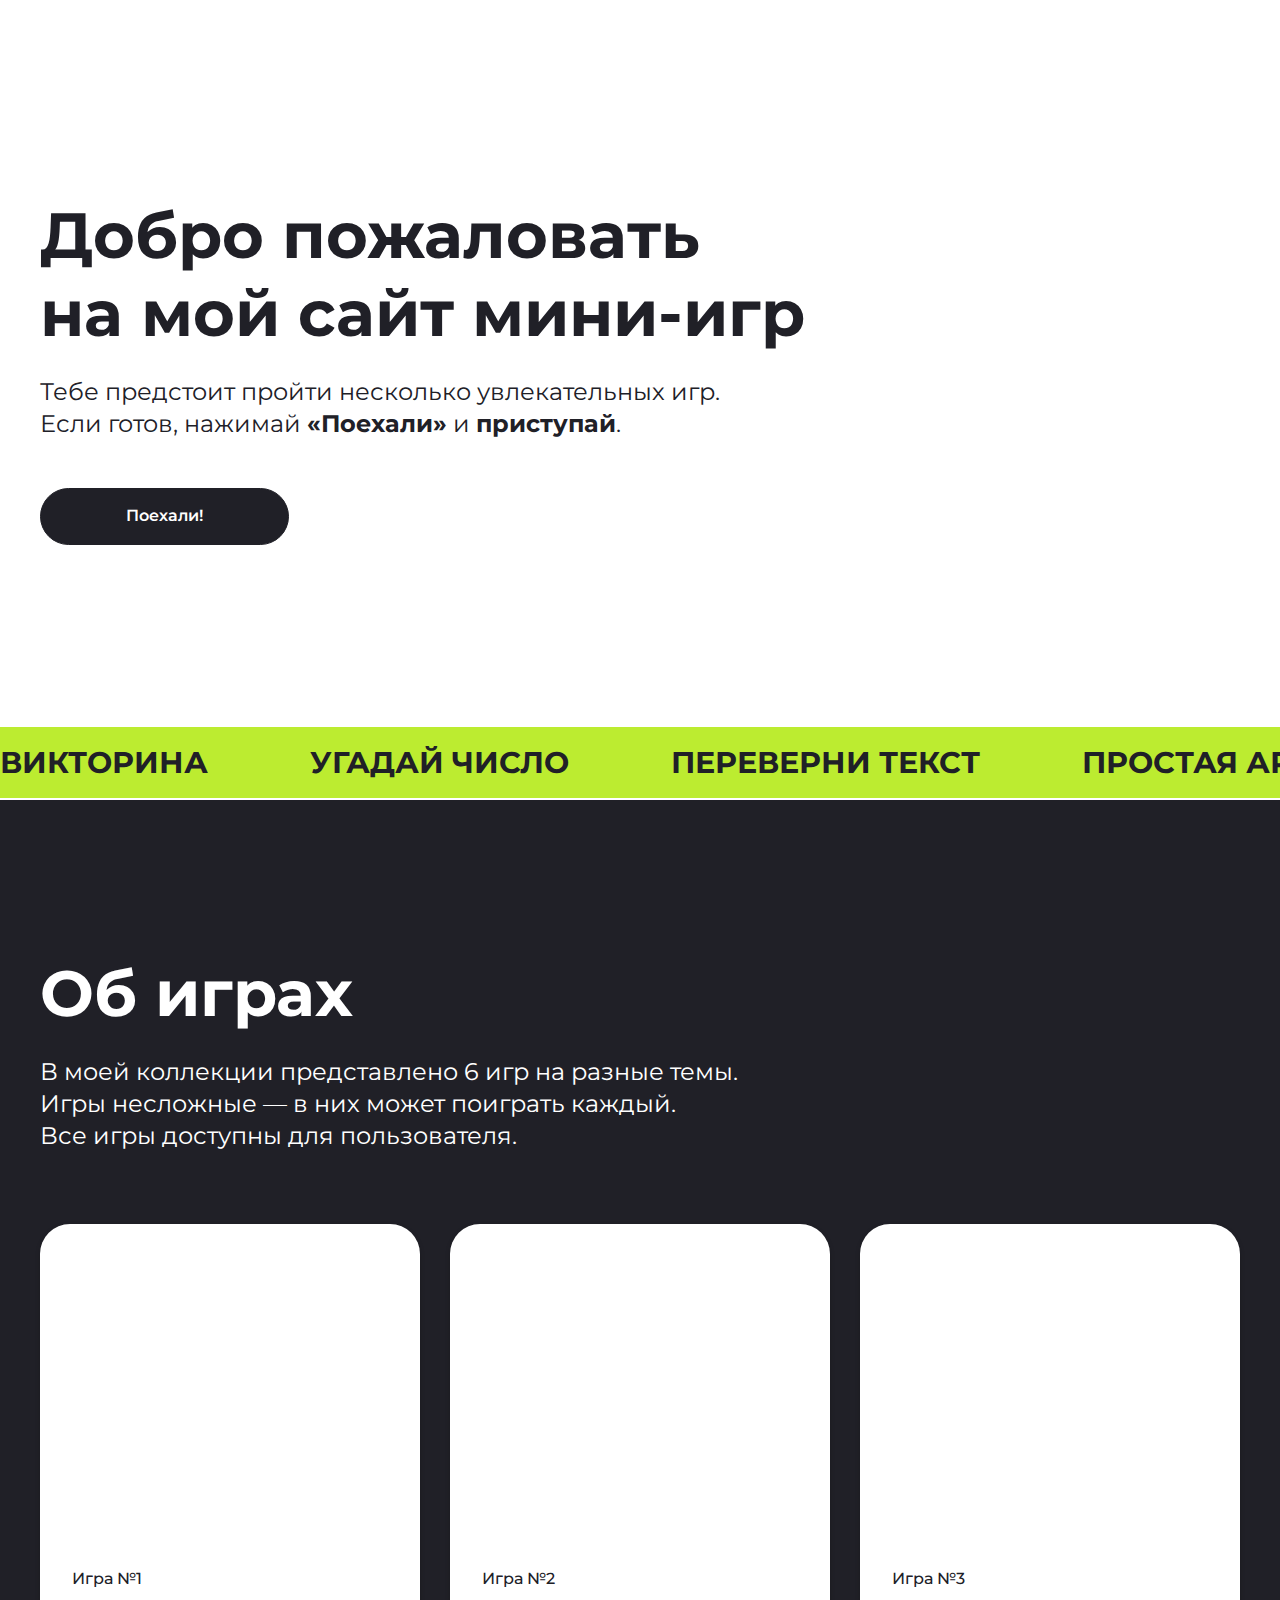
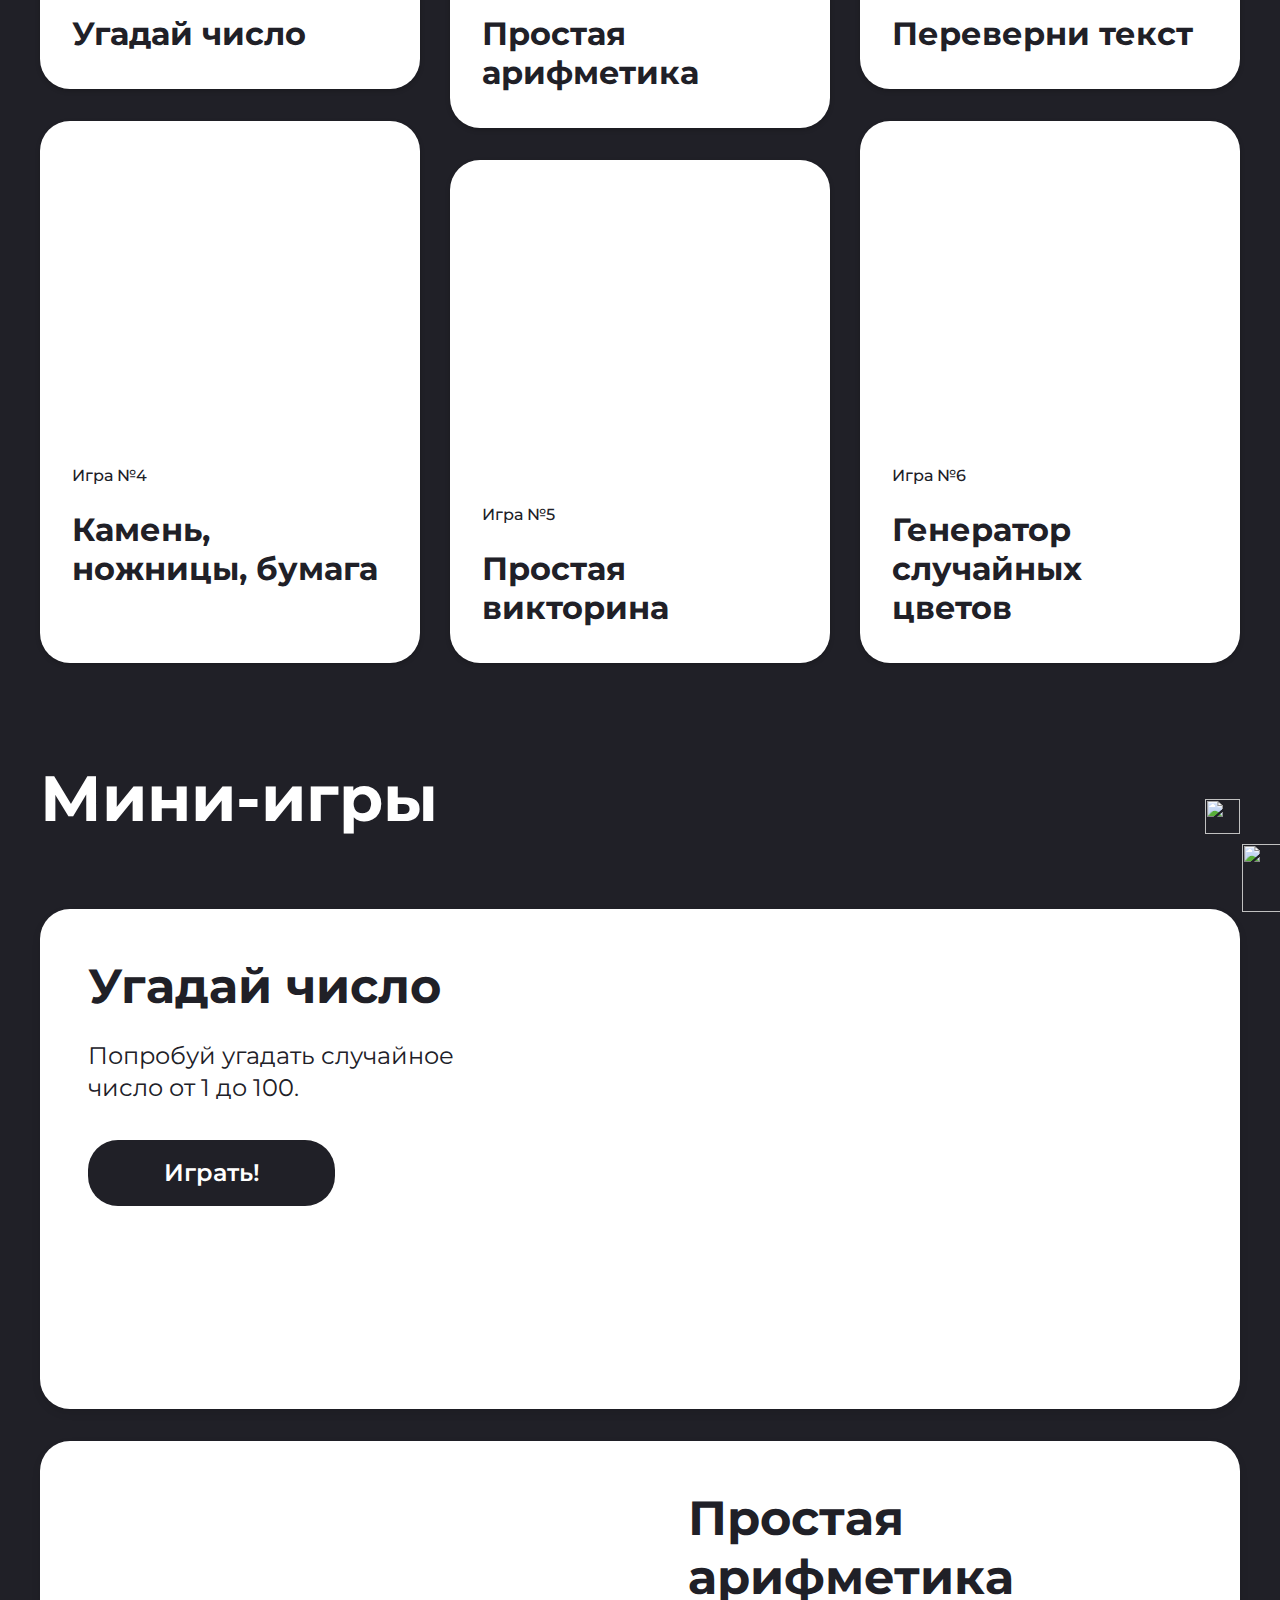
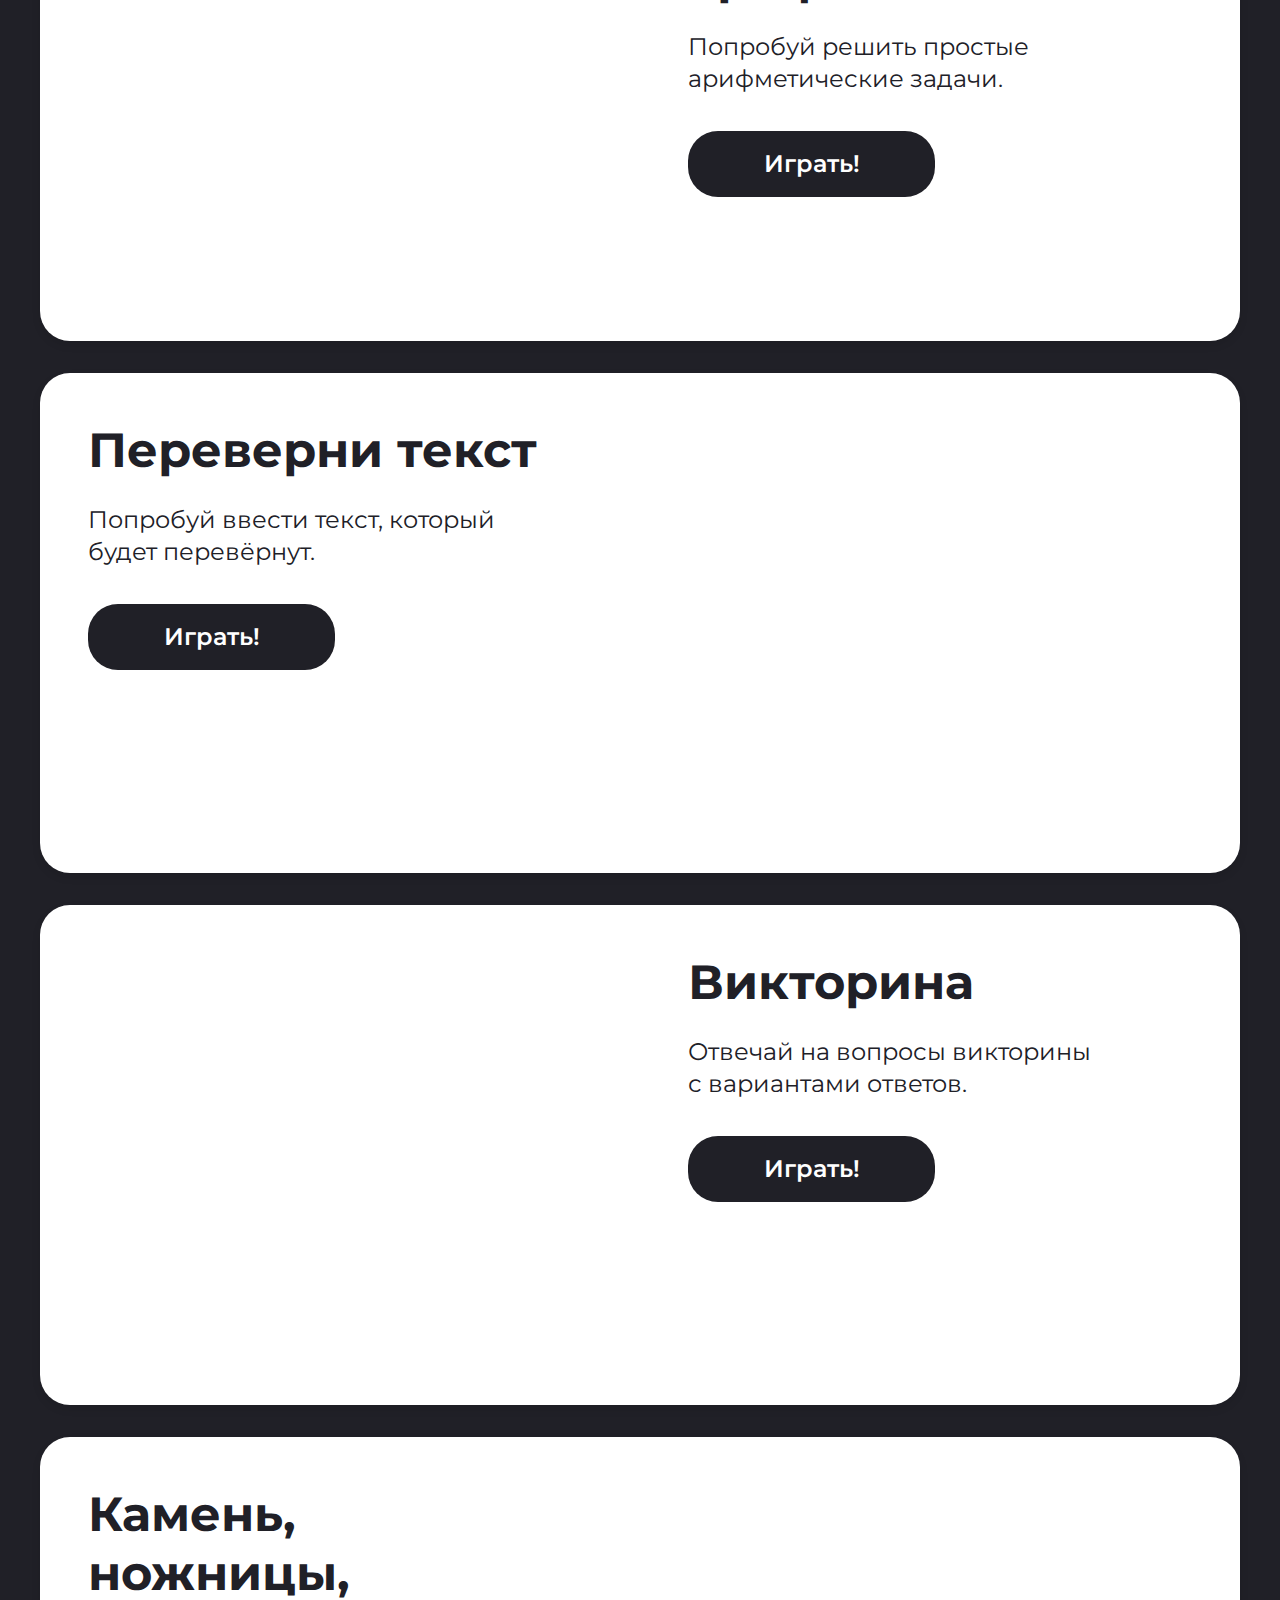
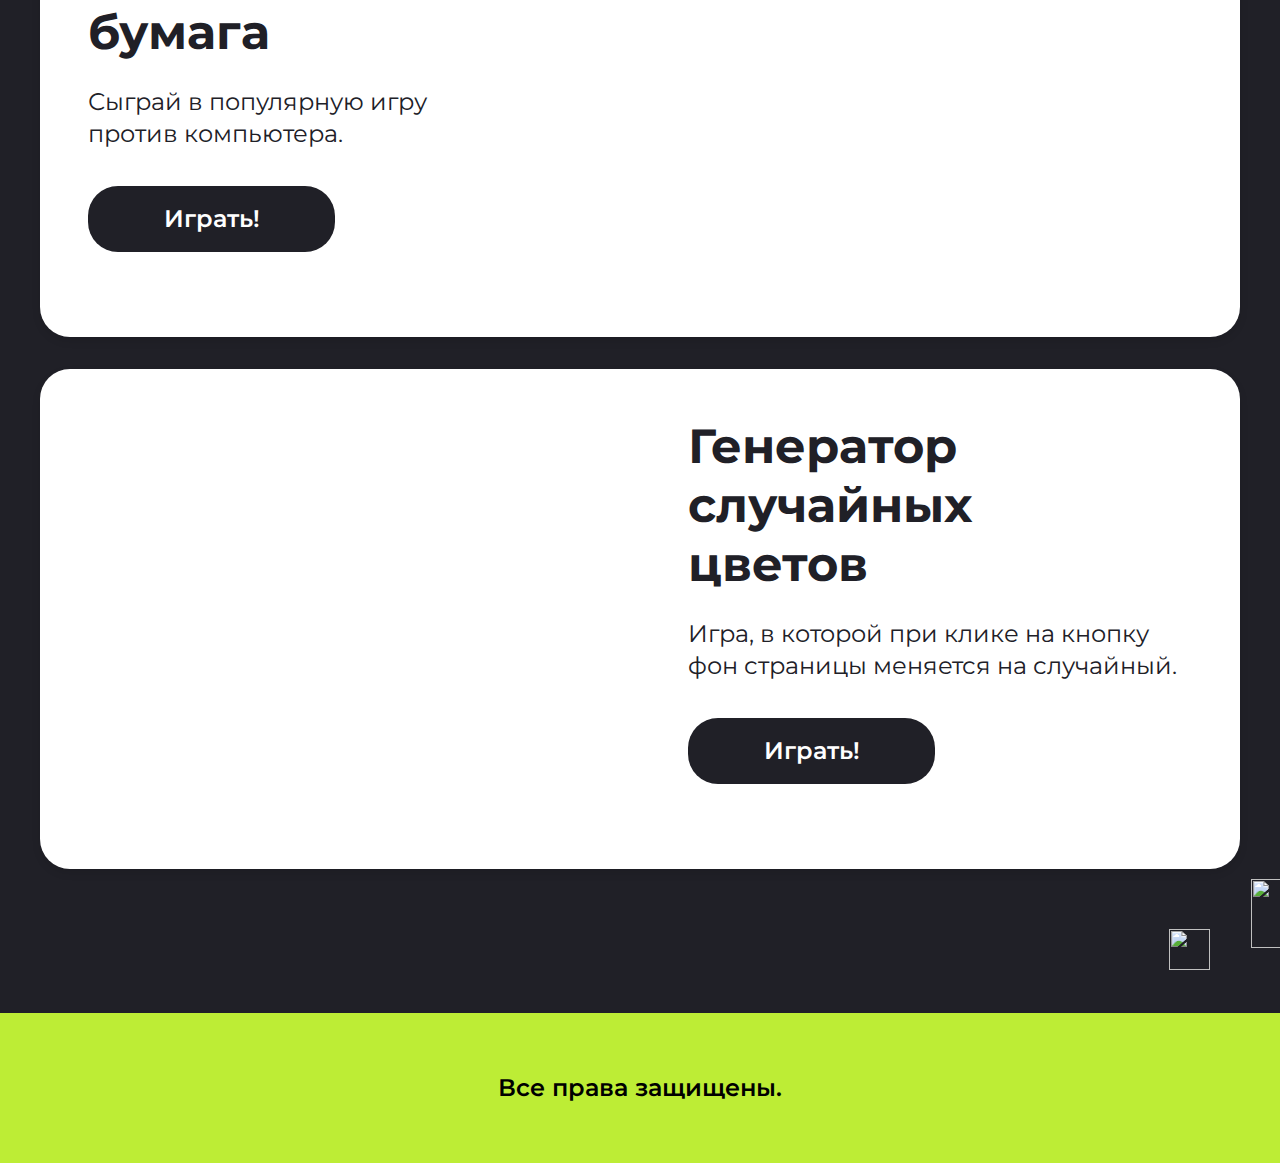
==== index.html @ 78e4648a "fixed links" ====
<!DOCTYPE html>
<html lang="ru">

<head>
    <meta charset="UTF-8">
    <meta name="viewport" content="width=device-width, initial-scale=1.0">
    <title>Сайт мини-игр</title>
    <link href="https://fonts.googleapis.com/css2?family=Montserrat:wght@400;700&display=swap" rel="stylesheet">
    <link rel="stylesheet" href="style.css">
    <link rel="stylesheet" href="mobile.css" media="screen and (max-width: 375px)">
</head>

<body>
    <!-- Блок "Добро пожаловать на мой сайт мини-игр" -->
    <header class="welcome">

        <div class="welcome__content center">
            <h1 class="welcome__title">Добро пожаловать<br>на мой сайт мини-игр</h1>
            <h1 class="welcome__title-mob">Добро пожаловать<br>на мой сайт мини-игр</h1>
            <p class="welcome__text">Тебе предстоит пройти несколько увлекательных игр.<br>Если готов, нажимай
                <strong>«Поехали»</strong> и <strong>приступай</strong>.
            </p>
            <div class="welcome__stars center">
                <div class="welcome__stars-star1"><img class="star1" src="image/Starsmallblack.svg" alt=""></div>
                <div class="welcome__stars-star2"><img class="star2" src="image/Starsmallgreen.svg" alt=""></div>
                <div class="welcome__stars-star3"><img class="star3" src="image/Starsmallgreen.svg" alt=""></div>
                <div class="welcome__stars-star4"><img class="star4" src="image/Starsmallblack.svg" alt=""></div>
                <div class="welcome__stars-star5"><img class="star5" src="image/bigstartop.svg" alt=""></div>
                <div class="welcome__stars-starmob"><img class="starmob" src="image/bigstarmob.svg" alt=""></div>
            </div>
            <a href="#games" class="welcome__button">Поехали!</a>
        </div>
        <nav class="navigation">
            <ul class="navigation__list">
                <li class="navigation__item">
                    <a href="#quiz" class="navigation__link">Викторина</a>
                </li>
                <div class="navigation__item">
                    <img class="navigation__item-star" src="image/Starfullblack.svg" alt="">
                </div>
                <li class="navigation__item">
                    <a href="#guess-number" class="navigation__link">Угадай число</a>
                </li>
                <div class="navigation__item">
                    <img class="navigation__item-star" src="image/Starfullblack.svg" alt="">
                </div>
                <li class="navigation__item">
                    <a href="#reverse-text" class="navigation__link">Переверни текст</a>
                </li>
                <div class="navigation__item">
                    <img class="navigation__item-star" src="image/Starfullblack.svg" alt="">
                </div>
                <li class="navigation__item">
                    <a href="#simple-game" class="navigation__link">Простая арифметика </a>
                </li>
                <div class="navigation__item">
                    <img class="navigation__item-star" src="image/Starfullblack.svg" alt="">
                </div>
                <li class="navigation__item">
                    <a href="#rock-paper-scissors" class="navigation__link">Камень, ножницы, бумага </a>
                </li>
                <div class="navigation__item">
                    <img class="navigation__item-star" src="image/Starfullblack.svg" alt="">
                </div>
                <li class="navigation__item">
                    <a href="#random-colors" class="navigation__link">Генератор случайных цветов </a>
                </li>
                <div class="navigation__item">
                    <img class="navigation__item-star" src="image/Starfullblack.svg" alt="">
                </div>
            </ul>
        </nav>

    </header>
    <!-- Блок "Об играх" -->
    <section class="games" id="games">
        <div class="games__container">
            <h2 class="games__title">Об играх</h2>
            <h2 class="games__title-mob">Мини-игры</h2>
            <p class="games__text">
                В моей коллекции представлено 6 игр на разные темы. <br>
                Игры несложные — в них может поиграть каждый. <br>
                Все игры доступны для пользователя.
            </p>
            <div class="games__stars center">
                <div class="games__stars-star1"><img class="gamestar1" src="image/bigstarabout.svg" alt=""></div>
                <div class="games__stars-star2"><img class="gamestar2" src="image/stargreenoutline.svg" alt=""></div>
                <div class="games__stars-star3"><img class="gamestar3" src="image/stargreenoutline.svg" alt=""></div>
            </div>
            <div class="games__list">
                <!-- Карточка 1 -->
                <a href="#guess-number" class="games__card games__card--image1">
                    <div id="#guess-number" class="games__image"></div>
                    <div class="games__info">
                        <h3 class="games__subtitle">Игра №1</h3>
                        <p class="games__name">Угадай число</p>
                        <p class="games__text-mob">Попробуй угадать случайное число&nbsp;от 1 до 100.</p>
                        <button class="games__button">Играть!</button>
                    </div>
                </a>
                <!-- Карточка 2 -->
                <a href="#simple-game" class="games__card games__card--image2">
                    <div id="#simple-game" class="games__image"></div>
                    <div class="games__info">
                        <h3 class="games__subtitle">Игра №2</h3>
                        <p class="games__name">Простая арифметика</p>
                        <p class="games__text-mob">Попробуй решить простые арифметические&nbsp;задачи.</p>
                        <button class="games__button">Играть!</button>
                    </div>
                </a>
                <!-- Карточка 3 -->
                <a href="#reverse-text" class="games__card games__card--image3">
                    <div id="#reverse-text" class="games__image"></div>
                    <div class="games__info">
                        <h3 class="games__subtitle">Игра №3</h3>
                        <p class="games__name">Переверни текст</p>
                        <p class="games__text-mob">Попробуй ввести текст, который будет&nbsp;перевернут.</p>
                        <button class="games__button">Играть!</button>
                    </div>
                </a>
                <!-- Карточка 4 -->
                <a href="#rock-paper-scissors" class="games__card games__card--image4">
                    <div id="#rock-paper-scissors" class="games__image"></div>
                    <div class="games__info">
                        <h3 class="games__subtitle">Игра №4</h3>
                        <p class="games__name">Камень, ножницы, бумага</p>
                        <p class="games__text-mob">Сыграй в популярную игру против&nbsp;компьютера.</p>
                        <button class="games__button">Играть!</button>
                    </div>
                </a>
                <!-- Карточка 5 -->
                <a href="#quiz" class="games__card games__card--image5">
                    <div id="#quiz" class="games__image"></div>
                    <div class="games__info">
                        <h3 class="games__subtitle">Игра №5</h3>
                        <p class="games__name">Простая викторина</p>
                        <p class="games__text-mob">Ответь на вопросы викторины с&nbsp;вариантами ответов.</p>
                        <button class="games__button">Играть!</button>
                    </div>
                </a>
                <!-- Карточка 6 -->
                <a href="#random-colors" class="games__card games__card--image6">
                    <div id="#random-colors" class="games__image"></div>
                    <div class="games__info">
                        <h3 class="games__subtitle">Игра №6</h3>
                        <p class="games__name">Генератор случайных цветов</p>
                        <p class="games__text-mob">Игра, в которой при клике на&nbsp;кнопку фон страницы меняется&nbsp;на случайный.</p>
                        <button class="games__button">Играть!</button>
                    </div>
                </a>
            </div>
        </div>
    </section>
    
    <!-- Блок "мини-игры" -->
    <section class="mini-games" id="mini-games">
        <div class="mini-games__container">
            <h2 class="mini-games__title">Мини-игры</h2>
            <div class="mini-games__stars center">
                <div class="mini-games__stars-star1"><img class="mini-games-star1" src="image/stargreenoutline.svg"
                        alt="">
                </div>
                <div class="mini-games__stars-star2"><img class="mini-games-star2" src="image/stargreenoutline.svg"
                        alt="">
                </div>
                <div class="mini-games__stars-star3"><img class="mini-games-star3" src="image/stargreenoutline.svg"
                        alt="">
                </div>
                <div class="mini-games__stars-star4"><img class="mini-games-star4" src="image/stargreenoutline.svg"
                        alt="">
                </div>
            </div>
            <div class="mini-games__list">
                <!-- Карточка 1 -->
                <div id="#guess-number" class="mini-games__card">
                    <div class="mini-games__image mini-games__card--image1"></div>
                    <div class="mini-games__info">
                        <h3 class="mini-games__name">Угадай число</h3>
                        <p class="mini-games__description">Попробуй угадать случайное число&nbsp;от&nbsp;1&nbsp;до 100.
                        </p>
                        <button class="mini-games__button">Играть!</button>
                    </div>
                </div>

                <!-- Карточка 2 -->
                <div id="#simple-game" class="mini-games__card">
                    <div class="mini-games__image mini-games__card--image2"></div>
                    <div class="mini-games__info">
                        <h3 class="mini-games__name">Простая арифметика</h3>
                        <p class="mini-games__description">Попробуй решить простые арифметические задачи.</p>
                        <button class="mini-games__button">Играть!</button>
                    </div>
                </div>

                <!-- Карточка 3 -->
                <div id="#reverse-text" class="mini-games__card">
                    <div class="mini-games__image mini-games__card--image3"></div>
                    <div class="mini-games__info">
                        <h3 class="mini-games__name">Переверни текст</h3>
                        <p class="mini-games__description">Попробуй ввести текст, который будет&nbsp;перевёрнут.</p>
                        <button class="mini-games__button">Играть!</button>
                    </div>
                </div>

                <!-- Карточка 4 -->
                <div id="#quiz" class="mini-games__card">
                    <div class="mini-games__image mini-games__card--image4"></div>
                    <div class="mini-games__info">
                        <h3 class="mini-games__name">Викторина</h3>
                        <p class="mini-games__description">Отвечай на вопросы викторины с&nbsp;вариантами ответов.</p>
                        <button class="mini-games__button">Играть!</button>
                    </div>
                </div>

                <!-- Карточка 5 -->
                <div id="#rock-paper-scissors" class="mini-games__card">
                    <div class="mini-games__image mini-games__card--image5"></div>
                    <div class="mini-games__info">
                        <h3 class="mini-games__name">Камень,<br>ножницы,<br>бумага</h3>
                        <p class="mini-games__description">Сыграй в популярную игру против&nbsp;компьютера.</p>
                        <button class="mini-games__button">Играть!</button>
                    </div>
                </div>

                <!-- Карточка 6 -->
                <div id="#random-colors" class="mini-games__card">
                    <div class="mini-games__image mini-games__card--image6"></div>
                    <div class="mini-games__info">
                        <h3 class="mini-games__name">Генератор случайных<br>цветов</h3>
                        <p class="mini-games__description">Игра, в которой при клике на кнопку фон страницы меняется на
                            случайный.</p>
                        <button class="mini-games__button">Играть!</button>
                    </div>
                </div>
            </div>
        </div>
    </section>

    <footer class="footer">
        <h2 class="footer__title">Все права защищены.</h2>
    </footer>
    <script src="./hw3.js"></script>
</body>

</html>
---- style.css ----
/* Общие стили */
* {
    margin: 0;
    padding: 0;
}

body {
    margin: 0;
    font-family: Montserrat;
}

a {
    text-decoration: none;
}
.center {
    padding-left: calc(50% - 600px);
    padding-right: calc(50% - 600px);
}

/* Блок "Добро пожаловать на мой сайт мини-игр" */
.welcome {
    background-image: url(./image/gbtop.jpeg);
    height: 800px;
    width: 100%;
    overflow: hidden;
}

.welcome__stars {
    position: relative;
    z-index: 1;
}

.welcome__stars-star1 {
    position: absolute;
    width: 35px;
    height: 35px;
    left: 36px;
    top: -402px;
}

.welcome__stars-star2 {
    position: absolute;
    width: 57px;
    height: 57px;
    left: -63px;
    top: -380px;
}
.star2 {
    width: 57px;
}

.welcome__stars-star3 {
    position: absolute;
    width: 37px;
    height: 37px;
    left: 848px;
    top: 60px;
}
.star3 {
    width: 37px;
}

.welcome__stars-star4 {
    position: absolute;
    width: 83px;
    height: 83px;
    left: 930px;
    top: 80px;
}
.star4 {
    width: 83px;
}
.welcome__stars-star5 {
    position: absolute;
    right: -610px;
    top: -820px;
}
.welcome__stars-starmob {
    display: none;
}
.starmob {
    display: none;
}

.welcome__content {
    position: relative;
    z-index: 2;
}

.welcome__title {
    color: rgb(32, 32, 39);
    font-size: 64px;
    font-weight: 700;
    line-height: 78px;
    letter-spacing: 0px;
    text-align: left;
    padding-top: 196px;
    padding-bottom: 24px;
}
.welcome__title-mob {
    display:none;
}

.welcome__text {
    color: rgb(32, 32, 39);
    font-size: 24px;
    font-weight: 400;
    line-height: 32px;
    letter-spacing: 0px;
    text-align: left;
    margin-bottom: 48px;
}

.welcome__button {
    display: flex;
    flex-direction: row;
    justify-content: center;
    align-items: center;
    width: 191px;
    padding: 16px 28px 16px 28px;
    border: 1px solid rgb(32, 32, 39);
    background: rgb(32, 32, 39);
    color: rgb(255, 255, 255);
    font-family: Montserrat;
    font-size: 24px;
    font-weight: 600;
    line-height: 141.69%;
    letter-spacing: 0%;
    text-align: center;
    border-radius: 60px;
    font-size: 16px;
    transition: background-color 0.3s;
}

.welcome__button:hover {
    background-color: #ffffff;
    border: 1px solid rgb(32, 32, 39);
    color: black;
}

/* Общие стили для панели навигации */
.navigation {
    background-color: rgb(188, 236, 48);
    padding: 19px 0;
    margin-top: 182px;
    width: 100%;
    z-index: 2;
    position: relative;
    overflow: hidden;
}

/* Стили списка */
.navigation__list {
    display: flex;
    gap: 51px;
    list-style: none;
    margin: 0;
    padding: 0;
    flex-wrap: nowrap;
    align-items: center;
    animation: scroll-left 15s linear infinite;
    white-space: nowrap; /* Запрещает перенос строк */
}
/* Анимация прокрутки */
@keyframes scroll-left {
    0% {
        transform: translateX(0); /* Начальная позиция */
    }
    100% {
        transform: translateX(-100%); /* Полный сдвиг влево */
    }
}

/* Стили для элементов списка */
.navigation__item {
    display: flex;
    align-items: center;
}

/* Ссылки */
.navigation__link {
    color: rgb(32, 32, 39);
    font-family: Montserrat;
    font-size: 30px;
    font-weight: 700;
    line-height: 110%;
    letter-spacing: 4%;
    text-align: left;
    white-space: nowrap; /* Убирает перенос слов */
    text-transform: uppercase;
    transition: color 0.3s ease;
}

/* Стиль при наведении */
.navigation__link:hover {
    text-shadow: 0 4px 8px rgba(0, 0, 0, 0.411);
}




/* Блок "Об играх" */
/* Общие стили для блока */
.games {
    background-color: #202027;
    padding: 60px 20px;
    color: #fff;
    font-family: 'Montserrat';
    overflow: hidden;
}

.games__container {
    max-width: 1200px;
    margin: 0 auto;
}

.games__title {
    color: rgb(255, 255, 255);
    font-family: Montserrat;
    font-size: 64px;
    font-weight: 700;
    line-height: 78px;
    letter-spacing: 0px;
    text-align: left;
    margin-top: 94px;
    margin-bottom: 24px;
}
.games__title-mob {
    display: none;
}

.games__text {
    color: rgb(255, 255, 255);
    font-family: Montserrat;
    font-size: 24px;
    font-weight: 400;
    line-height: 32px;
    letter-spacing: 0px;
    text-align: left;
    margin-bottom: 72px;
}

.games__stars {
    position: relative;
    z-index: 1;
}
.games__stars-star1 {
    position: absolute;
    right: -250px;
    top: -220px;
}
.games__stars-star2 {
    position: absolute;
    left: -80px;
    top: 336px;
}
.gamestar2 {
    width: 32px;
}
.games__stars-star3 {
    position: absolute;
    left: -70px;
    top: 380px;
}
.gamestar3 {
    width: 55px;
}

.games__list {
    display: flex;
    flex-wrap: wrap;
    row-gap: 32px;
    justify-content: space-between;
    z-index: 2;
    position: relative;
}

.games__card {
    background-color: #fff;
    color: #000;
    text-decoration: none;
    border-radius: 30px;
    overflow: hidden;
    width: calc(33.333% - 20px); /* 3 карточки в ряд */
    box-shadow: 0 2px 5px rgba(0, 0, 0, 0.2);
    transition: transform 0.3s ease, box-shadow 0.3s ease;
    position: relative;
}

.games__card:hover {
    transform: scale(1.05); /* Увеличение карточки на 5% */
    box-shadow: 0 6px 15px rgba(0, 0, 0, 0.3); /* Более яркая тень при наведении */
    transition: transform 0.3s ease, box-shadow 0.3s ease; /* Плавный переход */
}

.games__card:nth-child(1) {
    margin-top: 0;
    padding-bottom: 0;
}

.games__card:nth-child(2) {
    margin-top: 0;
    margin-bottom: -39px;
}

.games__card:nth-child(3) {
    margin-top: 0;
}

.games__card:nth-child(4) {
    margin-top: 0;
}

.games__card:nth-child(5) {
    margin-top: 39px;
}

.games__card:nth-child(6) {
    margin-top: 0;
}

.games__image {
    background-size: cover;
    background-position: center;
    height: 314px;
    width: 378px;
}

.games__info {
    padding-top: 32px;
    padding-left: 32px;
    padding-right: 32px;
    padding-bottom: 36px;
    text-align: left;
}

.games__subtitle {
    color: rgb(32, 32, 39);
    font-family: Montserrat;
    font-size: 16px;
    font-weight: 500;
    line-height: 110%;
    letter-spacing: 0px;
    text-align: left;
    margin-bottom: 26px;
}

.games__name {
    color: rgb(32, 32, 39);
    font-family: Montserrat;
    font-size: 32px;
    font-weight: 700;
    line-height: 39px;
    letter-spacing: 0px;
    text-align: left;
}

.games__text-mob {
    display: none;
}
.games__button {
    display: none;
}

/* Блок мини-игры */
.mini-games__container {
    max-width: 1200px;
    margin: 0 auto;
}

.mini-games {
    background-color: #202027;
    padding-bottom: 144px;
    padding-left: 20px;
    padding-right: 20px;
    padding-top: 36px;
    position: relative;
}

.mini-games__title {
    color: rgb(255, 255, 255);
    font-family: Montserrat;
    font-size: 64px;
    font-weight: 700;
    line-height: 78px;
    letter-spacing: 0px;
    text-align: left;
    max-width: 1200px;
    margin: 0 auto;
    padding-bottom: 72px;
}

.mini-games__stars {
    position: relative;
}

.mini-games-star1 {
    width: 35px;
    height: 35px;
}
.mini-games__stars-star1 {
    position: absolute;
    right: 0;
    top: -110px;
}

.mini-games-star2 {
    width: 68px;
    height: 68px;
}
.mini-games__stars-star2 {
    position: absolute;
    right: -70px;
    top: -65px;
}

.mini-games-star3 {
    width: 41px;
    height: 41px;
}
.mini-games__stars-star3 {
    position: absolute;
    right: 30px;
    top: 3220px;

}

.mini-games-star4 {
    width: 69px;
    height: 69px;
}
.mini-games__stars-star4 {
    position: absolute;
    right: -80px;
    top: 3170px;
}

.mini-games__list {
    display: flex;
    flex-wrap: wrap;
    gap: 32px;
    flex-direction: column;
    align-content: center;
}

.mini-games__card {
    max-width: 1200px;
    display: flex;
    flex-direction: row-reverse;
    flex-wrap: nowrap;
    background-color: #fff;
    border-radius: 30px;
    overflow: hidden;
    box-shadow: 0 4px 8px rgba(0, 0, 0, 0.1);
    transition: transform 0.3s ease, box-shadow 0.3s ease;
}

.mini-games__card:nth-child(2n) {
    flex-direction: row; /* Изображение слева для каждой второй */
}

.mini-games__card:hover {
    transform: scale(1.05);
    box-shadow: 0 6px 15px rgba(0, 0, 0, 0.3);
}

.mini-games__image {
    background-size: cover;
    background-position: center;
    height: 500px;
    width: 600px;
}

.mini-games__info {
    padding: 48px;
    text-align: center;
    box-sizing: border-box;
    width: 600px;
}

.mini-games__name {
    color: rgb(32, 32, 39);
    font-family: Montserrat;
    font-size: 48px;
    font-weight: 700;
    line-height: 59px;
    letter-spacing: 0px;
    text-align: left;
}

.mini-games__description {
    color: rgb(32, 32, 39);
    font-family: Montserrat;
    font-size: 24px;
    font-weight: 400;
    line-height: 32px;
    letter-spacing: 0px;
    text-align: left;
    padding-top: 24px;
    padding-bottom: 36px;
}

.mini-games__button {
    color: rgb(255, 255, 255);
    font-family: Montserrat;
    font-size: 24px;
    font-weight: 600;
    line-height: 141.69%;
    letter-spacing: 0%;
    text-align: center;
    display: block;
    width: 247px;
    padding: 16px 28px;
    background-color: #202027;
    border: none;
    border-radius: 30px;
    cursor: pointer;
    transition: background-color 0.3s ease;
}

.mini-games__button:hover {
    background-color: #fff;
    color: #202027;
    border: 1px solid black;
}






.footer {
    background: rgb(189, 237, 53);
    height: 150px;
}
.footer__title {
    padding-top: 60px;
    color: rgb(0, 0, 0);
    font-family: Montserrat;
    font-size: 24px;
    font-weight: 600;
    line-height: 29px;
    letter-spacing: 0px;
    text-align: center;
}
---- mobile.css ----
@media screen and (max-width: 375px) {

    /* Общие настройки */
    body {
        margin: 0;
        font-family: Montserrat;
    }

    .welcome {
        height: auto; /* Высота блока будет подстраиваться под содержимое */
    }

    .welcome__content {
        position: relative;
        text-align: center; /* Центрируем текст и элементы */
    }

    .welcome__title {
        display: none;
    }
    .welcome__title-mob {
        display: block;
        color: rgb(32, 32, 39);
        font-family: Montserrat;
        font-size: 40px;
        font-weight: 700;
        line-height: 49px;
        letter-spacing: 0px;
        text-align: center;
        padding-top: 147px;
        padding-bottom: 24px;
    }

    .welcome__text {
        font-size: 16px; /* Уменьшаем размер текста */
        line-height: 22px; /* Межстрочный интервал */
        margin: 0 auto 36px; /* Отступ снизу — 36px */
        text-align: center; /* Центрируем текст */
    }

    .star1 {
        width: 21px;
        height: 21px;
    }
    .welcome__stars-star1 {
        left: 90px;
        top: -422px;
    }
    .star2 {
        width: 35px;
        height: 35px;
    }
    .welcome__stars-star2 {
        left: 40px;
        top: -390px;
    }
    .star3 {
        width: 18px;
        height: 18px;
    }
    .welcome__stars-star3 {
        z-index: 3;
        left: 260px;
        top: 95px;
    }
    .star4 {
        width: 40px;
        height: 40px;
    }
    .welcome__stars-star4 {
        left: 270px;
        top: 120px;
    }
    .star5 {
        display: none;
    }
    .welcome__stars-star5 {
        display: none;
    }
    .welcome__stars-starmob {
        display: block;
        position: absolute;
        right: -90px;
        top: -580px;
    }
    .starmob {
        display: block;
    }

    .welcome__button {
        width: 285px;
        padding: 16px 28px;
        font-size: 16px;
        margin: 0 auto;
        margin-bottom: 131px;
        display: block; /* Кнопка занимает всю строку */
        box-sizing: border-box;
    }

    .navigation {
        margin-top: 82px; /* Отступ сверху от кнопки */
        overflow: hidden;
        padding: 17px;
    }

    .navigation__list {
        animation: scroll-left 15s linear infinite;
        gap: 28px;
        align-items: flex-end;
    }
    
    .navigation__link {
        color: rgb(32, 32, 39);
        font-family: Montserrat;
        font-size: 16px;
        font-weight: 700;
        line-height: 100%;
        letter-spacing: 4%;
        text-align: left;
        text-transform: uppercase;
    }
    
    .navigation__item-star {
        width: 19px;
        height: 19px;
    }

/* блок МИНИ-ИГРЫ */

    .games {
        padding: 48px 16px;
    }

    .games__title {
        display: none;
    }
    .games__text {
        display: none;
    }
    .games__stars {
        display: none;
    }

    .games__title-mob {
        display: block;
        color: rgb(255, 255, 255);
        font-family: Montserrat;
        font-size: 40px;
        font-weight: 700;
        line-height: 49px;
        letter-spacing: 0px;
        text-align: left;
        padding-bottom: 48px;
    }

    .games__list {
        row-gap: 24px;
    }

    .games__card {
        min-width: 343px;
    }

    .games__info {
        padding: 30px;
    }

    .games__subtitle {
        display: none;
    }

    .games__name {
        color: rgb(32, 32, 39);
        font-family: Montserrat;
        font-size: 32px;
        font-weight: 700;
        line-height: 39px;
        letter-spacing: 0px;
        text-align: left;
    }

    .games__text-mob {
        display: block;
        color: rgb(0, 0, 0);
        font-family: Montserrat;
        font-size: 16px;
        font-weight: 400;
        line-height: 20px;
        letter-spacing: 0px;
        text-align: left;
        padding-top: 16px;
        padding-bottom: 32px;
    }

    .games__button {
        display: block;
        color: rgb(255, 255, 255);
        font-family: Montserrat;
        line-height: 141.69%;
        letter-spacing: 0%;
        text-align: center;
        width: 100%; /* Кнопка занимает всю ширину блока */
        padding: 16px 0;
        font-size: 16px;
        font-weight: 600;
        background-color: #202027;
        border: none;
        border-radius: 30px;
        cursor: pointer;
        transition: all 0.3s ease;
    }

    .games__button:hover {
        background-color: #ffffff;
        color: #202027;
        box-shadow: 0 4px 8px rgba(0, 0, 0, 0.2);
    }
    
    
    .games__card:nth-child(1),
    .games__card:nth-child(2),
    .games__card:nth-child(3),
    .games__card:nth-child(4),
    .games__card:nth-child(5),
    .games__card:nth-child(6) {
        margin-top: 0 !important; /* Отменяет отступ сверху */
        margin-bottom: 0 !important; /* Отменяет отступ снизу */
        padding-bottom: 0 !important; /* Отменяет padding-bottom, если был */
    }

    .mini-games {
        display: none;
    }




    .footer {
        height: 100px;
    }
    .footer__title {
        padding-top: 40px;
        color: rgb(0, 0, 0);
        font-family: Montserrat;
        font-size: 16px;
        font-weight: 600;
        line-height: 20px;
        letter-spacing: 0px;
        text-align: center;
    }
}
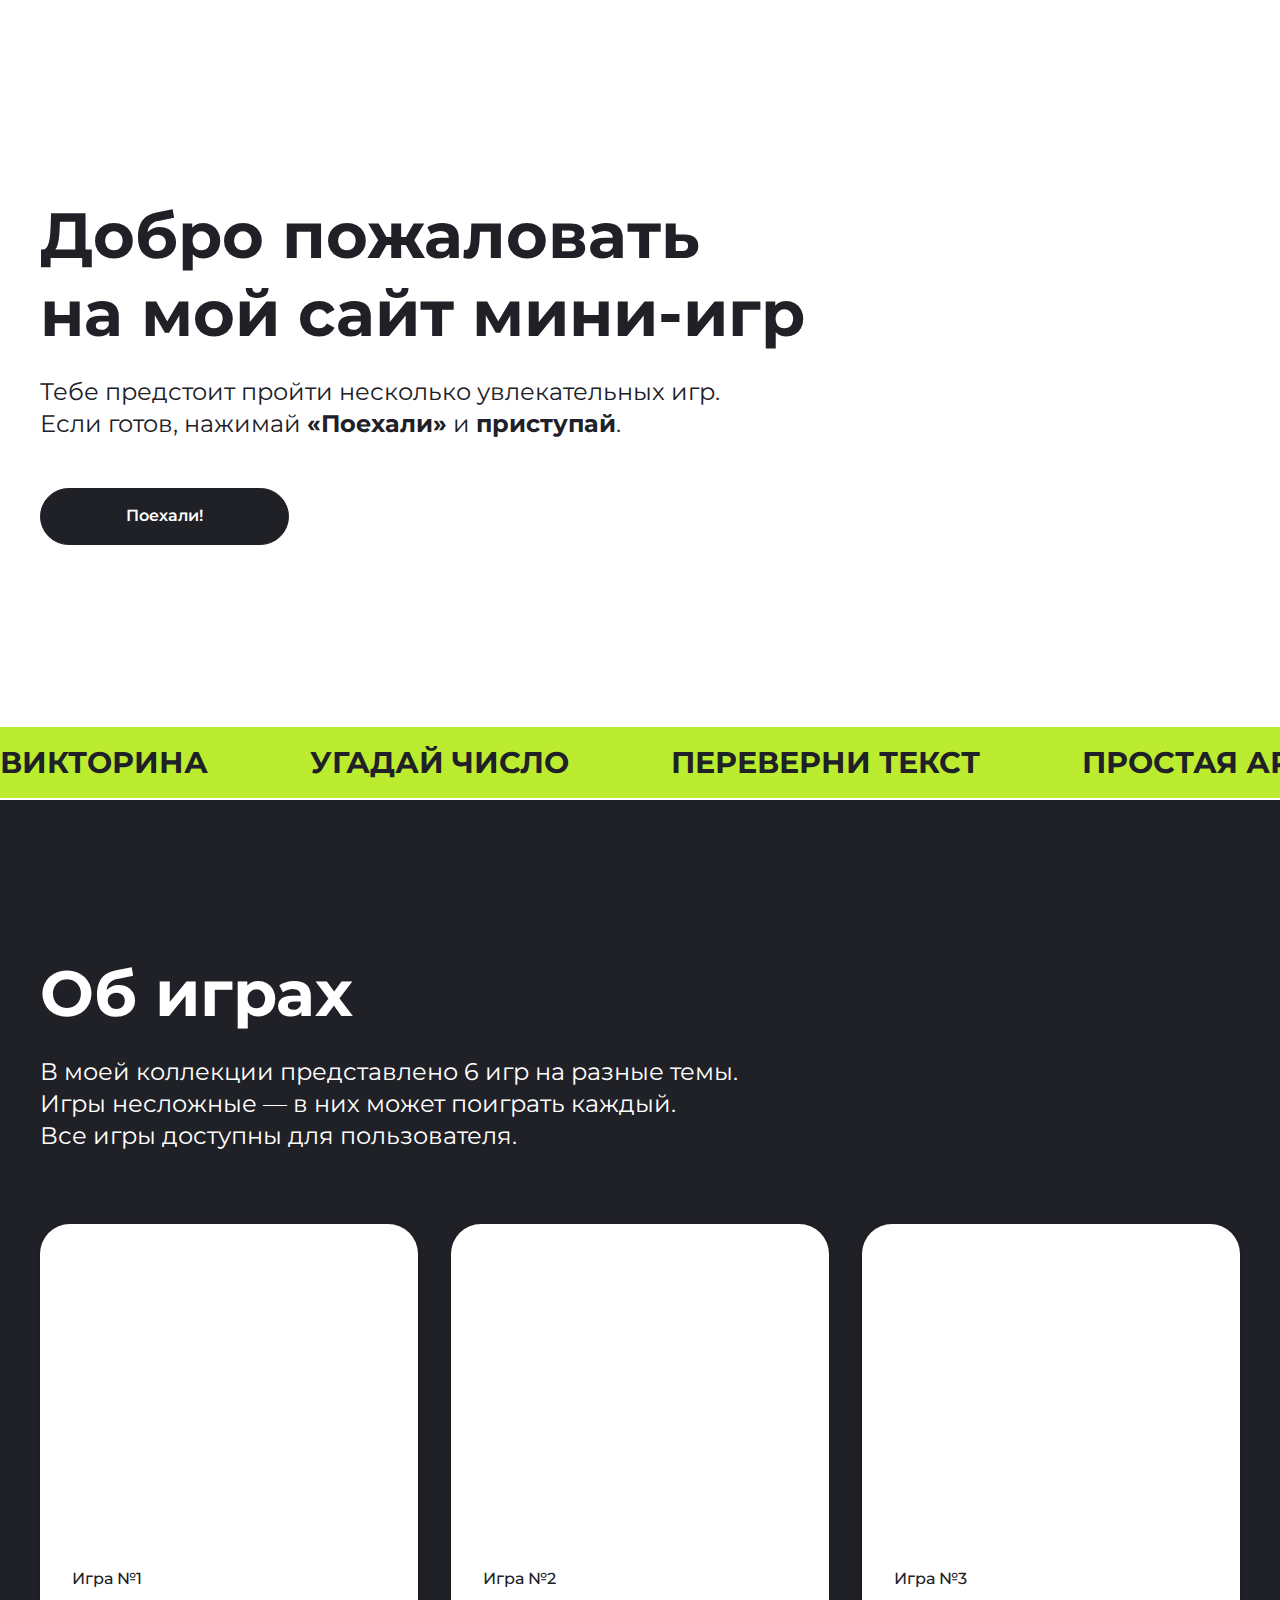
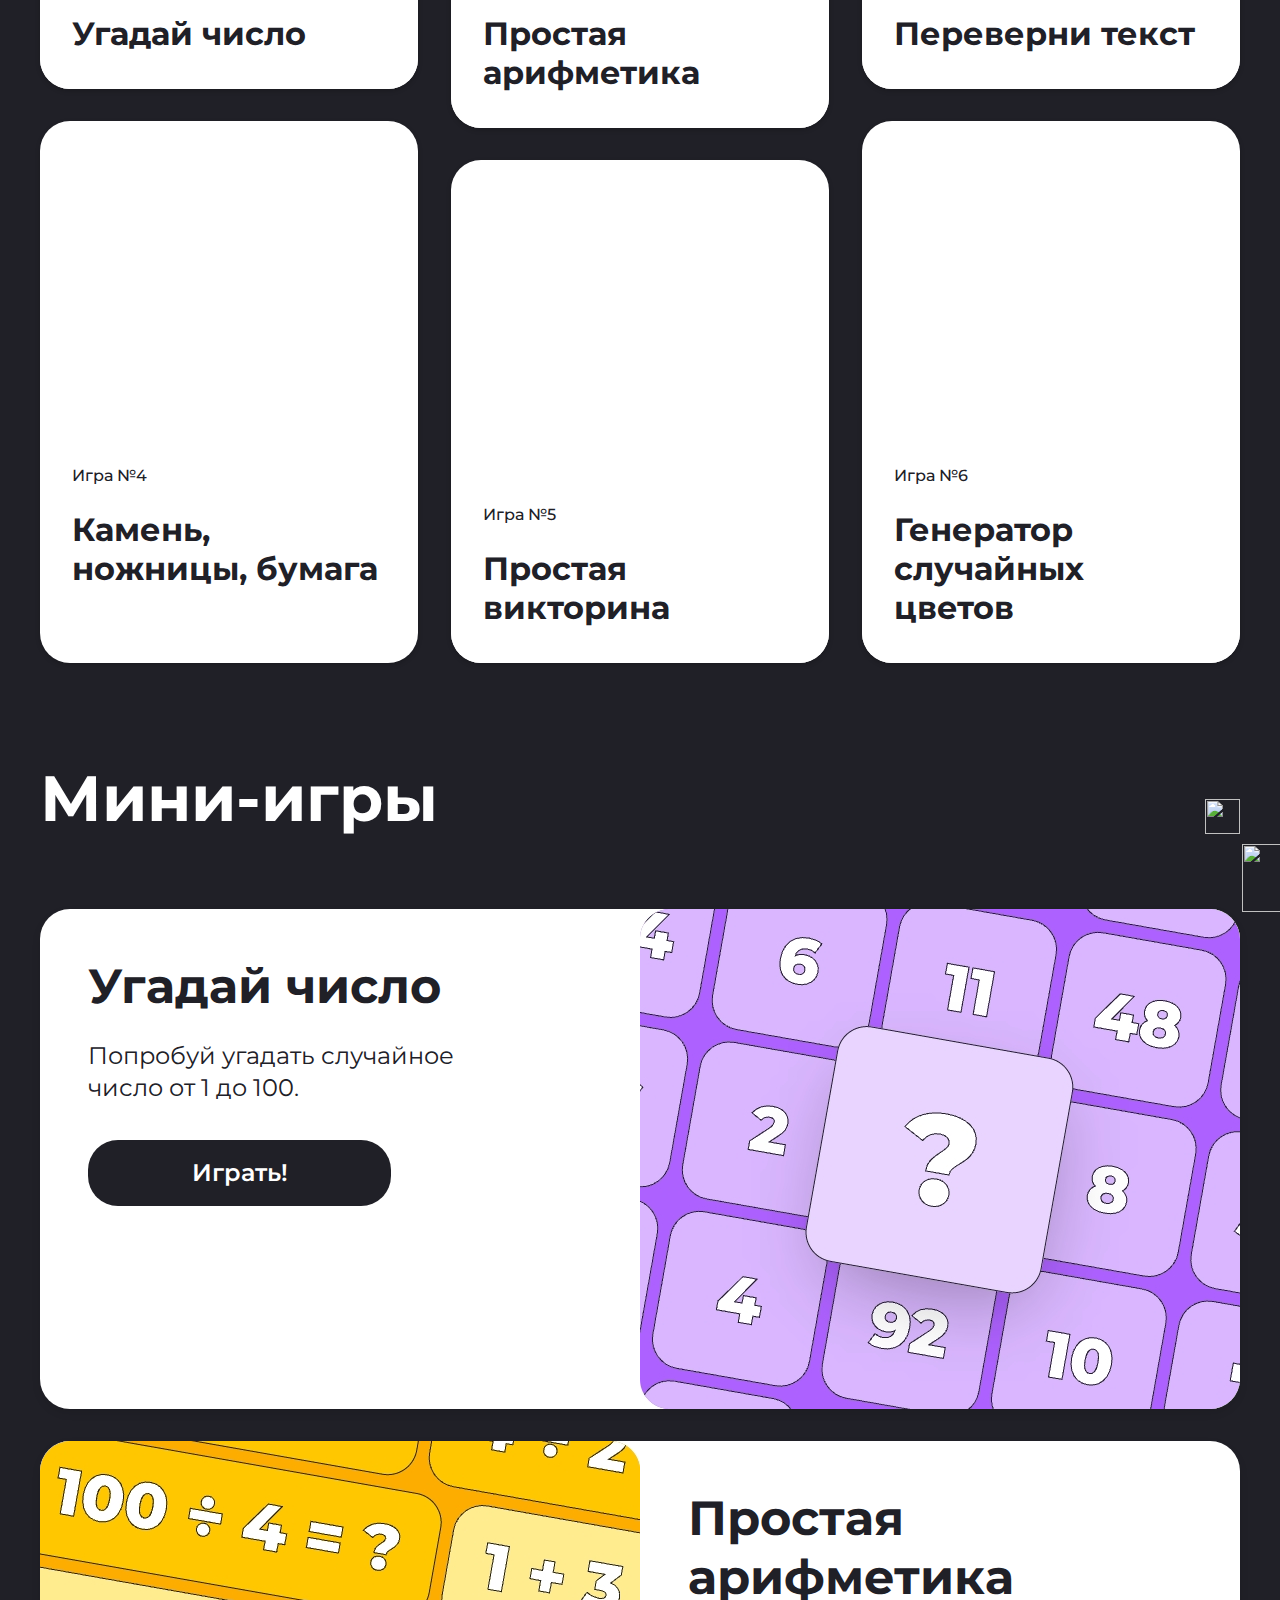
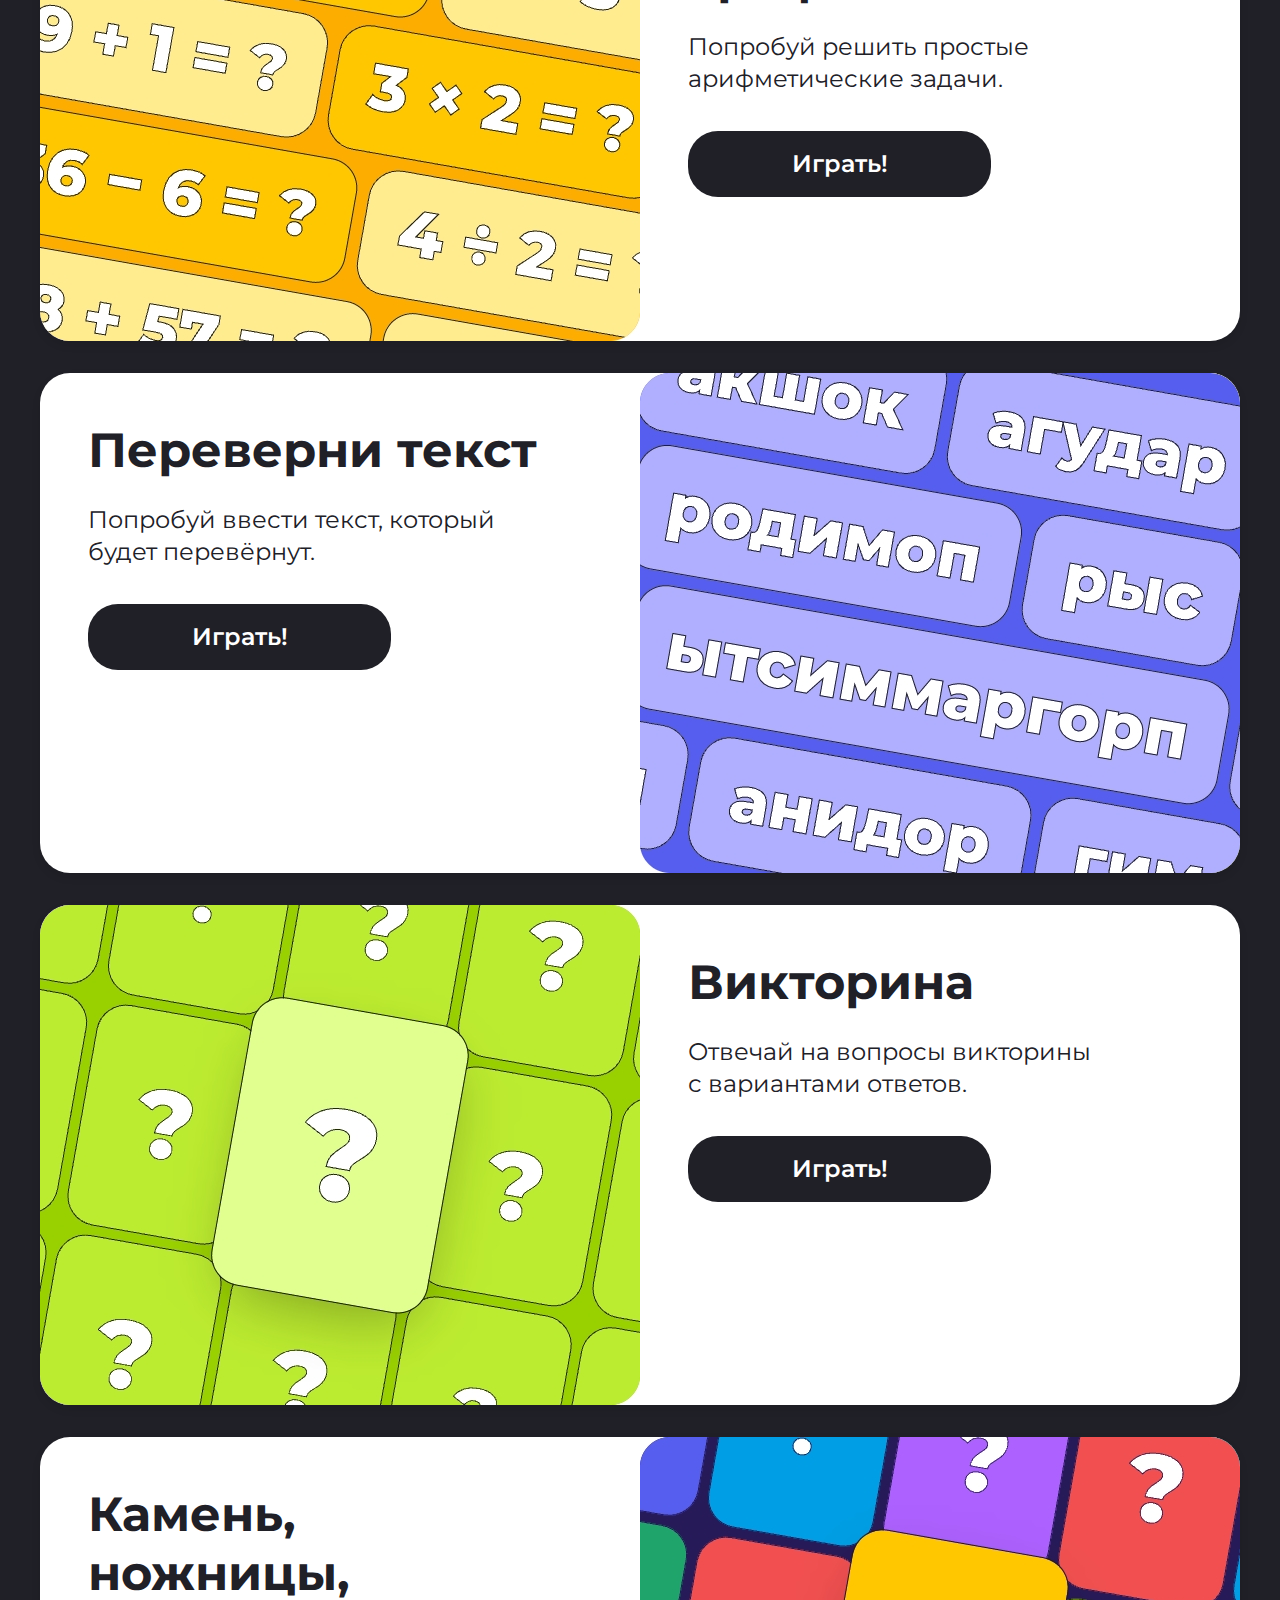
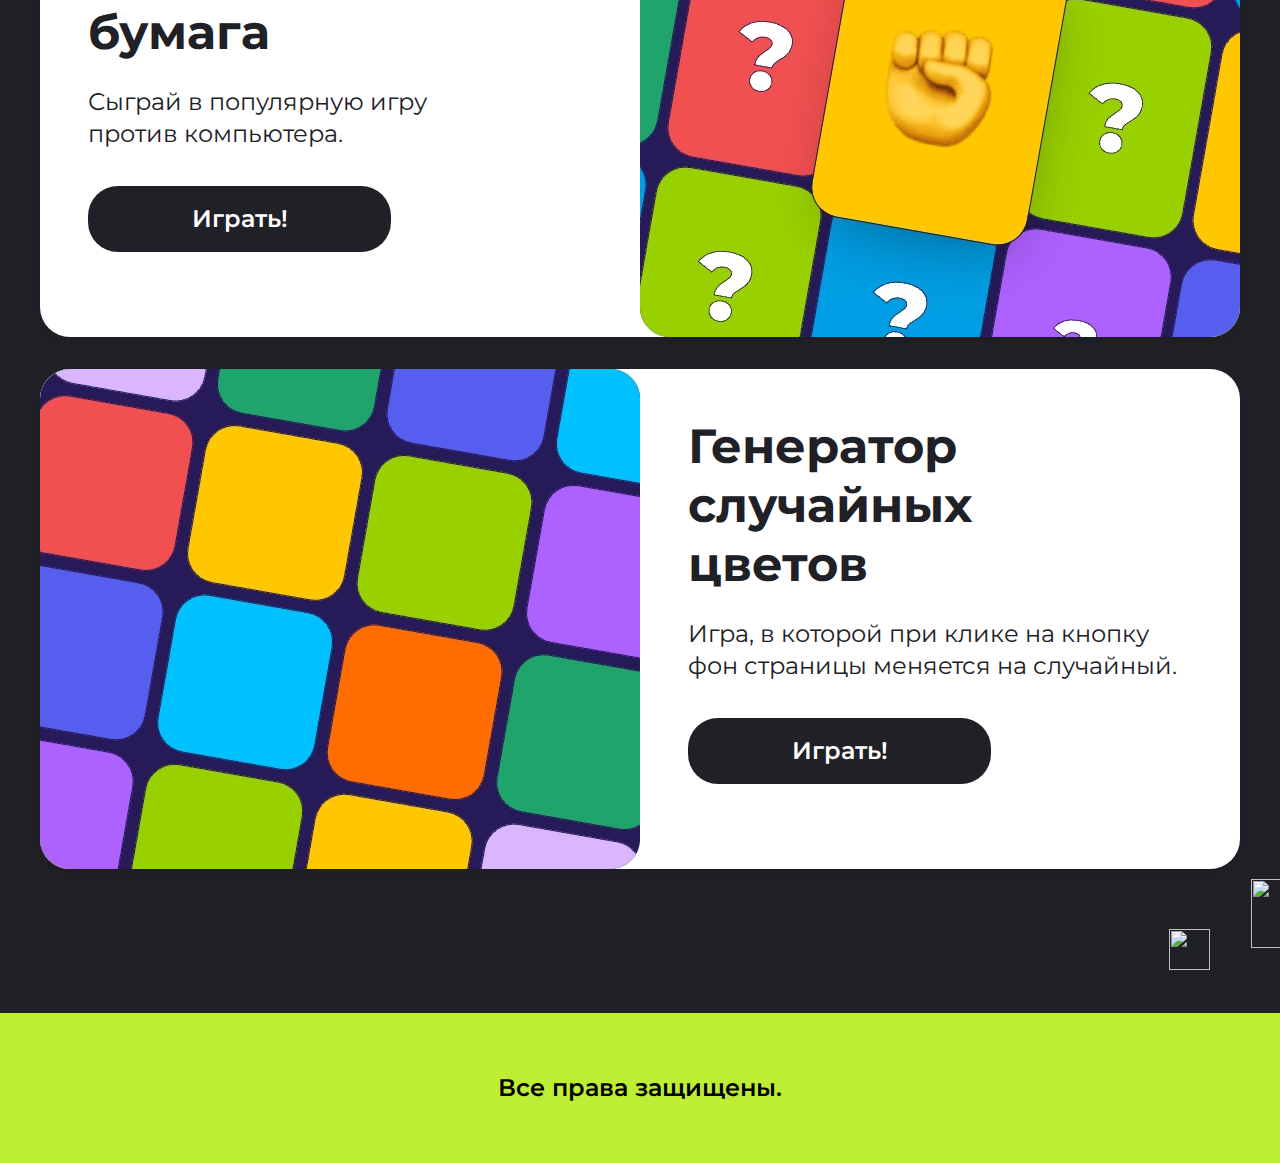
==== commit d68cc562: "Make main hw" ====
--- a/index.html
+++ b/index.html
@@ -7,7 +7,8 @@
     <title>Сайт мини-игр</title>
     <link href="https://fonts.googleapis.com/css2?family=Montserrat:wght@400;700&display=swap" rel="stylesheet">
     <link rel="stylesheet" href="style.css">
-    <link rel="stylesheet" href="mobile.css" media="screen and (max-width: 375px)">
+    <link rel="stylesheet" href="mobile.css">
+    <link rel="stylesheet" href="tablet.css">
 </head>
 
 <body>
@@ -18,7 +19,7 @@
             <h1 class="welcome__title">Добро пожаловать<br>на мой сайт мини-игр</h1>
             <h1 class="welcome__title-mob">Добро пожаловать<br>на мой сайт мини-игр</h1>
             <p class="welcome__text">Тебе предстоит пройти несколько увлекательных игр.<br>Если готов, нажимай
-                <strong>«Поехали»</strong> и <strong>приступай</strong>.
+            <strong>«Поехали»</strong> и <strong>приступай</strong>.
             </p>
             <div class="welcome__stars center">
                 <div class="welcome__stars-star1"><img class="star1" src="image/Starsmallblack.svg" alt=""></div>
@@ -76,7 +77,6 @@
     <section class="games" id="games">
         <div class="games__container">
             <h2 class="games__title">Об играх</h2>
-            <h2 class="games__title-mob">Мини-игры</h2>
             <p class="games__text">
                 В моей коллекции представлено 6 игр на разные темы. <br>
                 Игры несложные — в них может поиграть каждый. <br>
@@ -90,62 +90,50 @@
             <div class="games__list">
                 <!-- Карточка 1 -->
                 <a href="#guess-number" class="games__card games__card--image1">
-                    <div id="#guess-number" class="games__image"></div>
+                    <div class="games__image"></div>
                     <div class="games__info">
                         <h3 class="games__subtitle">Игра №1</h3>
                         <p class="games__name">Угадай число</p>
-                        <p class="games__text-mob">Попробуй угадать случайное число&nbsp;от 1 до 100.</p>
-                        <button class="games__button">Играть!</button>
                     </div>
                 </a>
                 <!-- Карточка 2 -->
                 <a href="#simple-game" class="games__card games__card--image2">
-                    <div id="#simple-game" class="games__image"></div>
+                    <div class="games__image"></div>
                     <div class="games__info">
                         <h3 class="games__subtitle">Игра №2</h3>
                         <p class="games__name">Простая арифметика</p>
-                        <p class="games__text-mob">Попробуй решить простые арифметические&nbsp;задачи.</p>
-                        <button class="games__button">Играть!</button>
                     </div>
                 </a>
                 <!-- Карточка 3 -->
                 <a href="#reverse-text" class="games__card games__card--image3">
-                    <div id="#reverse-text" class="games__image"></div>
+                    <div class="games__image"></div>
                     <div class="games__info">
                         <h3 class="games__subtitle">Игра №3</h3>
                         <p class="games__name">Переверни текст</p>
-                        <p class="games__text-mob">Попробуй ввести текст, который будет&nbsp;перевернут.</p>
-                        <button class="games__button">Играть!</button>
                     </div>
                 </a>
                 <!-- Карточка 4 -->
                 <a href="#rock-paper-scissors" class="games__card games__card--image4">
-                    <div id="#rock-paper-scissors" class="games__image"></div>
+                    <div class="games__image"></div>
                     <div class="games__info">
                         <h3 class="games__subtitle">Игра №4</h3>
                         <p class="games__name">Камень, ножницы, бумага</p>
-                        <p class="games__text-mob">Сыграй в популярную игру против&nbsp;компьютера.</p>
-                        <button class="games__button">Играть!</button>
                     </div>
                 </a>
                 <!-- Карточка 5 -->
                 <a href="#quiz" class="games__card games__card--image5">
-                    <div id="#quiz" class="games__image"></div>
+                    <div class="games__image"></div>
                     <div class="games__info">
                         <h3 class="games__subtitle">Игра №5</h3>
                         <p class="games__name">Простая викторина</p>
-                        <p class="games__text-mob">Ответь на вопросы викторины с&nbsp;вариантами ответов.</p>
-                        <button class="games__button">Играть!</button>
                     </div>
                 </a>
                 <!-- Карточка 6 -->
                 <a href="#random-colors" class="games__card games__card--image6">
-                    <div id="#random-colors" class="games__image"></div>
+                    <div class="games__image"></div>
                     <div class="games__info">
                         <h3 class="games__subtitle">Игра №6</h3>
                         <p class="games__name">Генератор случайных цветов</p>
-                        <p class="games__text-mob">Игра, в которой при клике на&nbsp;кнопку фон страницы меняется&nbsp;на случайный.</p>
-                        <button class="games__button">Играть!</button>
                     </div>
                 </a>
             </div>
@@ -157,79 +145,69 @@
         <div class="mini-games__container">
             <h2 class="mini-games__title">Мини-игры</h2>
             <div class="mini-games__stars center">
-                <div class="mini-games__stars-star1"><img class="mini-games-star1" src="image/stargreenoutline.svg"
-                        alt="">
-                </div>
-                <div class="mini-games__stars-star2"><img class="mini-games-star2" src="image/stargreenoutline.svg"
-                        alt="">
-                </div>
-                <div class="mini-games__stars-star3"><img class="mini-games-star3" src="image/stargreenoutline.svg"
-                        alt="">
-                </div>
-                <div class="mini-games__stars-star4"><img class="mini-games-star4" src="image/stargreenoutline.svg"
-                        alt="">
-                </div>
+                <div class="mini-games__stars-star1"><img class="mini-games-star1" src="image/stargreenoutline.svg" alt=""></div>
+                <div class="mini-games__stars-star2"><img class="mini-games-star2" src="image/stargreenoutline.svg" alt=""></div>
+                <div class="mini-games__stars-star3"><img class="mini-games-star3" src="image/stargreenoutline.svg" alt=""></div>
+                <div class="mini-games__stars-star4"><img class="mini-games-star4" src="image/stargreenoutline.svg" alt=""></div>
             </div>
             <div class="mini-games__list">
                 <!-- Карточка 1 -->
-                <div id="#guess-number" class="mini-games__card">
+                <div class="mini-games__card" id="guess-number">
                     <div class="mini-games__image mini-games__card--image1"></div>
                     <div class="mini-games__info">
                         <h3 class="mini-games__name">Угадай число</h3>
-                        <p class="mini-games__description">Попробуй угадать случайное число&nbsp;от&nbsp;1&nbsp;до 100.
-                        </p>
-                        <button class="mini-games__button">Играть!</button>
-                    </div>
-                </div>
-
+                        <p class="mini-games__description">Попробуй угадать случайное число&nbsp;от&nbsp;1&nbsp;до&nbsp;100.</p>
+                        <a href="guess-number.html" class="mini-games__button">Играть!</a>
+                    </div>
+                </div>
+    
                 <!-- Карточка 2 -->
-                <div id="#simple-game" class="mini-games__card">
+                <div class="mini-games__card" id="simple-game">
                     <div class="mini-games__image mini-games__card--image2"></div>
                     <div class="mini-games__info">
                         <h3 class="mini-games__name">Простая арифметика</h3>
                         <p class="mini-games__description">Попробуй решить простые арифметические задачи.</p>
-                        <button class="mini-games__button">Играть!</button>
-                    </div>
-                </div>
-
+                        <a href="simple-game.html" class="mini-games__button">Играть!</a>
+                    </div>
+                </div>
+    
                 <!-- Карточка 3 -->
-                <div id="#reverse-text" class="mini-games__card">
+                <div class="mini-games__card" id="reverse-text">
                     <div class="mini-games__image mini-games__card--image3"></div>
                     <div class="mini-games__info">
                         <h3 class="mini-games__name">Переверни текст</h3>
                         <p class="mini-games__description">Попробуй ввести текст, который будет&nbsp;перевёрнут.</p>
-                        <button class="mini-games__button">Играть!</button>
-                    </div>
-                </div>
-
+                        <a href="reverse-text.html" class="mini-games__button">Играть!</a>
+                    </div>
+                </div>
+    
                 <!-- Карточка 4 -->
-                <div id="#quiz" class="mini-games__card">
+                <div class="mini-games__card" id="quiz">
                     <div class="mini-games__image mini-games__card--image4"></div>
                     <div class="mini-games__info">
                         <h3 class="mini-games__name">Викторина</h3>
                         <p class="mini-games__description">Отвечай на вопросы викторины с&nbsp;вариантами ответов.</p>
-                        <button class="mini-games__button">Играть!</button>
-                    </div>
-                </div>
-
+                        <a href="quiz.html" class="mini-games__button">Играть!</a>
+                    </div>
+                </div>
+    
                 <!-- Карточка 5 -->
-                <div id="#rock-paper-scissors" class="mini-games__card">
+                <div class="mini-games__card" id="rock-paper-scissors">
                     <div class="mini-games__image mini-games__card--image5"></div>
                     <div class="mini-games__info">
                         <h3 class="mini-games__name">Камень,<br>ножницы,<br>бумага</h3>
-                        <p class="mini-games__description">Сыграй в популярную игру против&nbsp;компьютера.</p>
-                        <button class="mini-games__button">Играть!</button>
-                    </div>
-                </div>
-
+                        <p class="mini-games__description mini-games__description-tablet">Сыграй в популярную игру против&nbsp;компьютера.</p>
+                        <a href="rock-paper-scissors.html" class="mini-games__button">Играть!</a>
+                    </div>
+                </div>
+    
                 <!-- Карточка 6 -->
-                <div id="#random-colors" class="mini-games__card">
+                <div class="mini-games__card" id="random-colors">
                     <div class="mini-games__image mini-games__card--image6"></div>
                     <div class="mini-games__info">
                         <h3 class="mini-games__name">Генератор случайных<br>цветов</h3>
-                        <p class="mini-games__description">Игра, в которой при клике на кнопку фон страницы меняется на
-                            случайный.</p>
-                        <button class="mini-games__button">Играть!</button>
+                        <p class="mini-games__description mini-games__description-tablet">Игра, в которой при клике на кнопку фон страницы меняется на случайный.</p>
+                        <a href="random-colors.html" class="mini-games__button">Играть!</a>
                     </div>
                 </div>
             </div>
@@ -239,7 +217,7 @@
     <footer class="footer">
         <h2 class="footer__title">Все права защищены.</h2>
     </footer>
-    <script src="./hw3.js"></script>
+    <script src="./hw4.js"></script>
 </body>
 
 </html>--- a/style.css
+++ b/style.css
@@ -15,6 +15,10 @@
 .center {
     padding-left: calc(50% - 600px);
     padding-right: calc(50% - 600px);
+}
+
+html {
+    scroll-behavior: smooth;
 }
 
 /* Блок "Добро пожаловать на мой сайт мини-игр" */
@@ -285,6 +289,9 @@
     box-shadow: 0 2px 5px rgba(0, 0, 0, 0.2);
     transition: transform 0.3s ease, box-shadow 0.3s ease;
     position: relative;
+    width: 378px;
+    display: flex;
+    flex-direction: column;
 }
 
 .games__card:hover {
@@ -319,11 +326,35 @@
     margin-top: 0;
 }
 
+.games__card--image1 .games__image {
+    background-image: url('./image/game1.jpeg');
+}
+
+.games__card--image2 .games__image {
+    background-image: url('./image/game2.jpeg');
+}
+
+.games__card--image3 .games__image {
+    background-image: url('./image/game3.jpeg');
+}
+
+.games__card--image4 .games__image {
+    background-image: url('./image/game4.jpeg');
+}
+
+.games__card--image5 .games__image {
+    background-image: url('./image/game5.jpeg');
+}
+
+.games__card--image6 .games__image {
+    background-image: url('./image/game6.jpeg');
+}
 .games__image {
     background-size: cover;
     background-position: center;
     height: 314px;
     width: 378px;
+    flex-shrink: 0;
 }
 
 .games__info {
@@ -332,6 +363,7 @@
     padding-right: 32px;
     padding-bottom: 36px;
     text-align: left;
+    background-color: #fff;
 }
 
 .games__subtitle {
@@ -453,6 +485,7 @@
     overflow: hidden;
     box-shadow: 0 4px 8px rgba(0, 0, 0, 0.1);
     transition: transform 0.3s ease, box-shadow 0.3s ease;
+    position: relative;
 }
 
 .mini-games__card:nth-child(2n) {
@@ -462,6 +495,47 @@
 .mini-games__card:hover {
     transform: scale(1.05);
     box-shadow: 0 6px 15px rgba(0, 0, 0, 0.3);
+}
+.mini-games__card--image1 {
+    background-image: url('./image/minigames1.jpeg');
+    background-size: cover;
+    background-position: center;
+    height: 500px;
+}
+
+.mini-games__card--image2 {
+    background-image: url('./image/minigames2.jpeg');
+    background-size: cover;
+    background-position: center;
+    height: 500px;
+}
+
+.mini-games__card--image3 {
+    background-image: url('./image/minigames3.jpeg');
+    background-size: cover;
+    background-position: center;
+    height: 500px;
+}
+
+.mini-games__card--image4 {
+    background-image: url('./image/minigames4.jpeg');
+    background-size: cover;
+    background-position: center;
+    height: 500px;
+}
+
+.mini-games__card--image5 {
+    background-image: url('./image/minigames5.jpeg');
+    background-size: cover;
+    background-position: center;
+    height: 500px;
+}
+
+.mini-games__card--image6 {
+    background-image: url('./image/minigames6.jpeg');
+    background-size: cover;
+    background-position: center;
+    height: 500px;
 }
 
 .mini-games__image {
--- a/tablet.css
+++ b/tablet.css
@@ -0,0 +1,173 @@
+@media screen and (min-width: 768px) and (max-width: 1024px) {
+
+    /* Общие настройки */
+    body {
+        font-size: 16px;
+    }
+
+    .welcome {
+        height: auto;
+    }
+
+    .welcome__content {
+        padding: 0 20px;
+        text-align: center;
+    }
+
+    .welcome__title {
+        font-size: 48px;
+        line-height: 58px;
+    }
+
+    .welcome__text {
+        font-size: 20px;
+        line-height: 28px;
+        margin-bottom: 40px;
+    }
+
+    .welcome__button {
+        width: 220px;
+        font-size: 18px;
+    }
+
+    .welcome__stars-star1,
+    .welcome__stars-star2,
+    .welcome__stars-star3,
+    .welcome__stars-star4 {
+        transform: scale(0.8); /* Уменьшение размера звёзд */
+    }
+    .welcome__stars-star1 {
+        left: 56px;
+    }
+    .welcome__stars-star2 {
+        left: 3px;
+    }
+
+    .navigation {
+        padding: 10px 20px;
+    }
+
+    .navigation__list {
+        gap: 40px;
+    }
+
+    .navigation__link {
+        font-size: 20px;
+    }
+
+    .games {
+        padding: 40px 20px;
+    }
+
+    .games__title {
+        font-size: 48px;
+        line-height: 58px;
+        margin-bottom: 30px;
+    }
+
+    .games__text {
+        font-size: 18px;
+        line-height: 26px;
+    }
+
+    .games__list {
+        display: grid;
+        grid-template-columns: repeat(2, 1fr);
+        gap: 20px;
+        align-items: start;
+    }
+
+    .games__card {
+        width: auto;
+        height: auto;
+        display: flex;
+        flex-direction: column;
+        justify-content: space-between;
+        align-self: stretch;
+        max-width: 350px;
+    }
+    .games__card:nth-child(1),
+    .games__card:nth-child(2),
+    .games__card:nth-child(3),
+    .games__card:nth-child(4),
+    .games__card:nth-child(5),
+    .games__card:nth-child(6) {
+        margin-top: 0;
+        margin-bottom: 0;
+        padding-top: 0;
+        padding-bottom: 0;
+    }
+
+    .games__image {
+        height: 200px;
+    }
+
+    .mini-games {
+        padding: 30px 20px;
+    }
+
+    .mini-games__stars-star1 {
+        left: 600px;
+    }   
+    .mini-games__stars-star2 {
+        left: 640px;
+        top: -75px;
+    }
+    .mini-games-star3 {
+        display: none;
+    }
+    .mini-games-star4 {
+        display: none;
+    }
+
+    .mini-games__title {
+        font-size: 48px;
+    }
+
+    .mini-games__list {
+        gap: 20px;
+    }
+
+    .mini-games__card {
+        flex-direction: row;
+        max-width: 100%;
+        max-height: 250px;
+        align-items: center;
+    }
+
+    .mini-games__image {
+        height: 250px;
+        width: 50%;
+    }
+
+    .mini-games__info {
+        padding: 20px;
+        text-align: left;
+    }
+
+    .mini-games__name {
+        font-size: 28px;
+        line-height: 1;
+    }
+
+    .mini-games__description {
+        font-size: 18px;
+        line-height: 24px;
+    }
+    .mini-games__description-tablet {
+        padding-bottom: 14px;
+    }
+
+    .mini-games__button {
+        font-size: 16px;
+    }
+
+    .footer {
+        height: 100px;
+    }
+
+    .footer__title {
+        font-size: 18px;
+        padding-top: 30px;
+    }
+}
